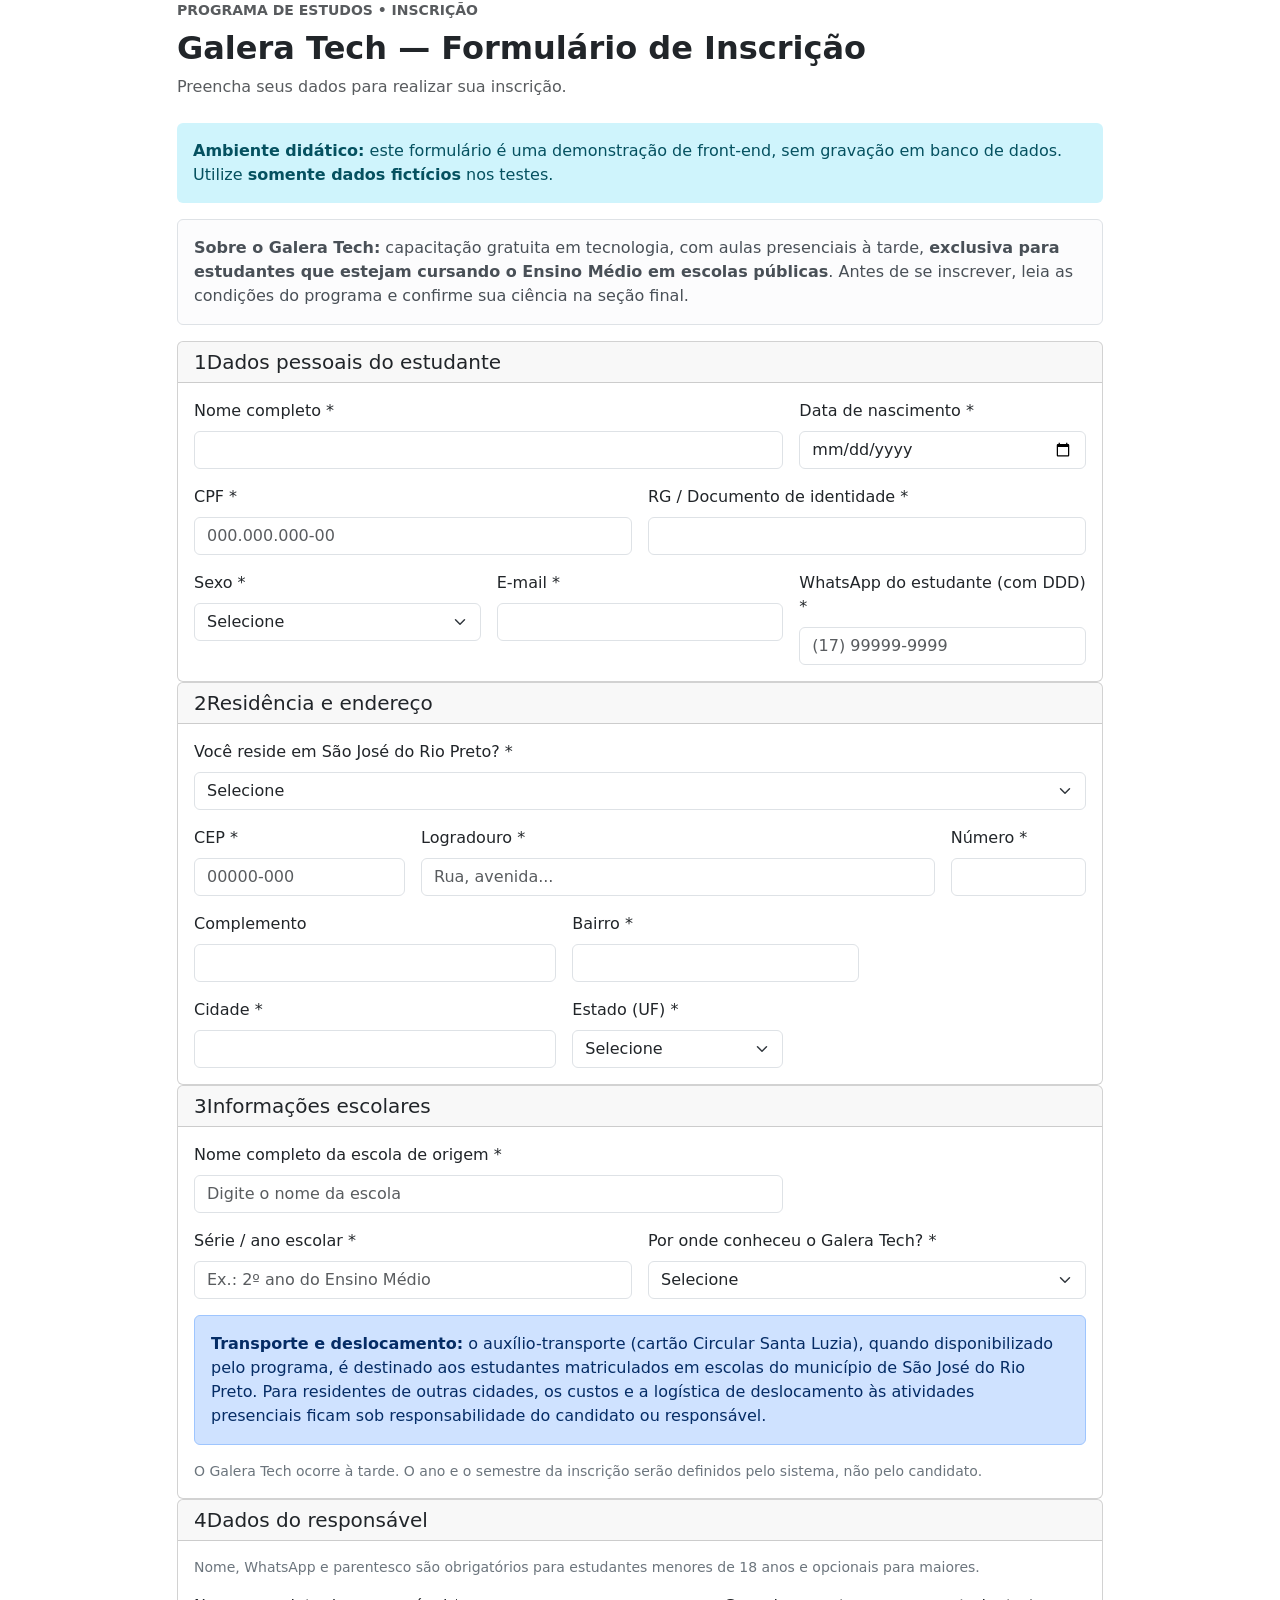
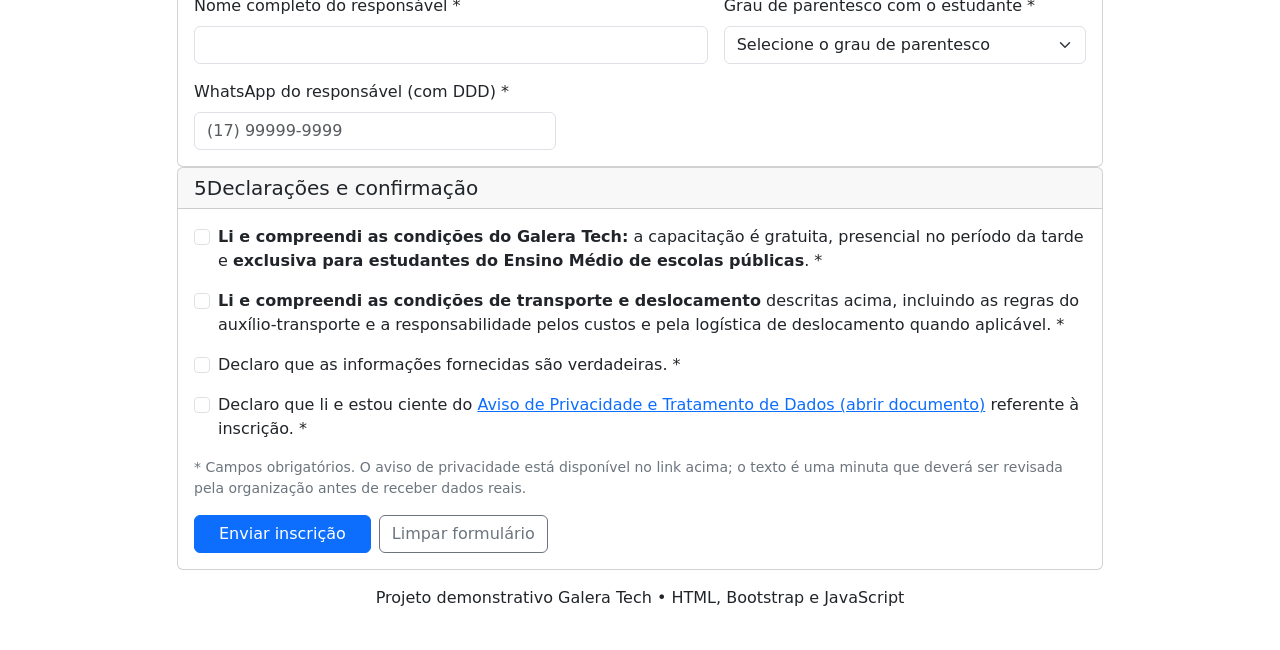
==== index.html @ bda702bb "feat: Adiciona formulário de inscrição Cria o formulário demonstrativo de inscrição e um aviso de pr" ====
<!doctype html>
<html lang="pt-BR">

<head>
  <meta charset="utf-8">
  <meta name="viewport" content="width=device-width, initial-scale=1">
  <title>Galera Tech | Inscrição</title>
  <link href="https://cdn.jsdelivr.net/npm/bootstrap@5.3.3/dist/css/bootstrap.min.css" rel="stylesheet">
  <link rel="stylesheet" href="assets/style.css">
</head>

<body>
  <header class="cabecalho">
    <div class="container" style="max-width:950px">
      <div class="small text-uppercase fw-bold opacity-75 mb-2">Programa de estudos • Inscrição</div>
      <h1 class="h2 fw-bold mb-2">Galera Tech — Formulário de Inscrição</h1>
      <p class="mb-0 opacity-75">Preencha seus dados para realizar sua inscrição.</p>
    </div>
  </header>
  <main class="container py-4" style="max-width:950px">
    <div class="alert alert-info border-0" role="note"><strong>Ambiente didático:</strong> este formulário é uma
      demonstração de front-end, sem gravação em banco de dados. Utilize <strong>somente dados fictícios</strong> nos
      testes.</div>
    <div class="alert alert-light border" role="note"><strong>Sobre o Galera Tech:</strong> capacitação gratuita em
      tecnologia, com aulas presenciais à tarde, <strong>exclusiva para estudantes que estejam cursando o Ensino Médio
        em escolas públicas</strong>. Antes de se inscrever, leia as condições do programa e confirme sua ciência na
      seção final.</div>
    <div id="mensagemSucesso" class="alert alert-success d-none" role="status" tabindex="-1"></div>
    <form id="formInscricao" novalidate>
      <section class="card secao">
        <div class="card-header">
          <h2 class="h5 mb-0"><span class="numero">1</span>Dados pessoais do estudante</h2>
        </div>
        <div class="card-body">
          <div class="row g-3">
            <div class="col-md-8"><label for="nome" class="form-label">Nome completo <span
                  class="obrigatorio">*</span></label><input class="form-control" id="nome" name="nome"
                autocomplete="name" maxlength="150" required>
              <div class="invalid-feedback">Informe o nome completo.</div>
            </div>
            <div class="col-md-4"><label for="nascimento" class="form-label">Data de nascimento <span
                  class="obrigatorio">*</span></label><input type="date" class="form-control" id="nascimento"
                name="data_nascimento" required>
              <div class="invalid-feedback">Informe uma data de nascimento válida.</div>
            </div>
            <div class="col-md-6"><label for="cpf" class="form-label">CPF <span
                  class="obrigatorio">*</span></label><input class="form-control" id="cpf" name="cpf"
                inputmode="numeric" placeholder="000.000.000-00" maxlength="14" required>
              <div class="invalid-feedback">Informe um CPF válido.</div>
            </div>
            <div class="col-md-6"><label for="rg" class="form-label">RG / Documento de identidade <span
                  class="obrigatorio">*</span></label><input class="form-control" id="rg" name="rg" maxlength="30"
                required>
              <div class="invalid-feedback">Informe o documento de identidade.</div>
            </div>
            <div class="col-md-4"><label for="sexo" class="form-label">Sexo <span
                  class="obrigatorio">*</span></label><select class="form-select" id="sexo" name="sexo" required>
                <option value="">Selecione</option>
                <option>Masculino</option>
                <option>Feminino</option>
                <option>Não desejo informar</option>
              </select>
              <div class="invalid-feedback">Selecione uma opção.</div>
            </div>
            <div class="col-md-4"><label for="email" class="form-label">E-mail <span
                  class="obrigatorio">*</span></label><input type="email" class="form-control" id="email" name="email"
                maxlength="150" autocomplete="email" required>
              <div class="invalid-feedback">Informe um e-mail válido.</div>
            </div>
            <div class="col-md-4"><label for="telefone" class="form-label">WhatsApp do estudante (com DDD) <span
                  class="obrigatorio">*</span></label><input type="tel" class="form-control" id="telefone"
                name="telefone" placeholder="(17) 99999-9999" maxlength="15" inputmode="numeric" required>
              <div class="invalid-feedback">Informe um celular com DDD (11 dígitos).</div>
            </div>
          </div>
        </div>
      </section>
      <section class="card secao">
        <div class="card-header">
          <h2 class="h5 mb-0"><span class="numero">2</span>Residência e endereço</h2>
        </div>
        <div class="card-body">
          <div class="row g-3">
            <div class="col-12"><label for="resideRioPreto" class="form-label">Você reside em São José do Rio Preto?
                <span class="obrigatorio">*</span></label><select id="resideRioPreto" name="reside_rio_preto"
                class="form-select" required>
                <option value="">Selecione</option>
                <option value="sim">Sim</option>
                <option value="nao">Não</option>
              </select>
              <div class="invalid-feedback">Informe se reside em São José do Rio Preto.</div>
            </div>
            <div class="col-md-3"><label for="cep" class="form-label">CEP <span
                  class="obrigatorio">*</span></label><input class="form-control" id="cep" name="cep"
                placeholder="00000-000" maxlength="9" inputmode="numeric" required>
              <div class="invalid-feedback">Informe um CEP com 8 dígitos.</div>
            </div>
            <div class="col-md-7"><label for="logradouro" class="form-label">Logradouro <span
                  class="obrigatorio">*</span></label><input class="form-control" id="logradouro" name="logradouro"
                maxlength="150" placeholder="Rua, avenida..." required>
              <div class="invalid-feedback">Informe o logradouro.</div>
            </div>
            <div class="col-md-2"><label for="numero" class="form-label">Número <span
                  class="obrigatorio">*</span></label><input class="form-control" id="numero" name="numero"
                maxlength="15" required>
              <div class="invalid-feedback">Informe o número ou S/N.</div>
            </div>
            <div class="col-md-5"><label for="complemento" class="form-label">Complemento</label><input
                class="form-control" id="complemento" name="complemento" maxlength="100"></div>
            <div class="col-md-4"><label for="bairro" class="form-label">Bairro <span
                  class="obrigatorio">*</span></label><input class="form-control" id="bairro" name="bairro"
                maxlength="100" required>
              <div class="invalid-feedback">Informe o bairro.</div>
            </div>
            <div class="col-md-5"><label for="cidade" class="form-label">Cidade <span
                  class="obrigatorio">*</span></label><input class="form-control" id="cidade" name="cidade"
                maxlength="100" required>
              <div class="invalid-feedback">Informe a cidade.</div>
            </div>
            <div class="col-md-3"><label for="estado" class="form-label">Estado (UF) <span
                  class="obrigatorio">*</span></label><select class="form-select" id="estado" name="estado" required>
                <option value="">Selecione</option>
                <option value="AC">Acre (AC)</option>
                <option value="AL">Alagoas (AL)</option>
                <option value="AP">Amapá (AP)</option>
                <option value="AM">Amazonas (AM)</option>
                <option value="BA">Bahia (BA)</option>
                <option value="CE">Ceará (CE)</option>
                <option value="DF">Distrito Federal (DF)</option>
                <option value="ES">Espírito Santo (ES)</option>
                <option value="GO">Goiás (GO)</option>
                <option value="MA">Maranhão (MA)</option>
                <option value="MT">Mato Grosso (MT)</option>
                <option value="MS">Mato Grosso do Sul (MS)</option>
                <option value="MG">Minas Gerais (MG)</option>
                <option value="PA">Pará (PA)</option>
                <option value="PB">Paraíba (PB)</option>
                <option value="PR">Paraná (PR)</option>
                <option value="PE">Pernambuco (PE)</option>
                <option value="PI">Piauí (PI)</option>
                <option value="RJ">Rio de Janeiro (RJ)</option>
                <option value="RN">Rio Grande do Norte (RN)</option>
                <option value="RS">Rio Grande do Sul (RS)</option>
                <option value="RO">Rondônia (RO)</option>
                <option value="RR">Roraima (RR)</option>
                <option value="SC">Santa Catarina (SC)</option>
                <option value="SP">São Paulo (SP)</option>
                <option value="SE">Sergipe (SE)</option>
                <option value="TO">Tocantins (TO)</option>
              </select>
              <div class="invalid-feedback">Selecione o estado.</div>
            </div>
          </div>
        </div>
      </section>
      <section class="card secao">
        <div class="card-header">
          <h2 class="h5 mb-0"><span class="numero">3</span>Informações escolares</h2>
        </div>
        <div class="card-body">
          <div class="row g-3">
            <div class="col-md-8"><label for="escola" class="form-label">Nome completo da escola de origem <span
                  class="obrigatorio">*</span></label><input type="text" class="form-control" id="escola"
                name="nome_escola" maxlength="150" placeholder="Digite o nome da escola" required>
              <div class="invalid-feedback">Informe o nome da escola.</div>
            </div>
            <div class="col-md-6"><label for="serie" class="form-label">Série / ano escolar <span
                  class="obrigatorio">*</span></label><input type="text" class="form-control" id="serie"
                name="serie_escolar" placeholder="Ex.: 2º ano do Ensino Médio" maxlength="80" required>
              <div class="invalid-feedback">Informe a série ou ano escolar.</div>
            </div>
            <div class="col-md-6"><label for="origemDivulgacao" class="form-label">Por onde conheceu o Galera Tech?
                <span class="obrigatorio">*</span></label><select class="form-select" id="origemDivulgacao"
                name="origem_divulgacao" required>
                <option value="">Selecione</option>
                <option>Instagram / Redes sociais</option>
                <option>Escola (Diretoria / Professores)</option>
                <option>Amigos ou familiares</option>
                <option>Anúncio no rádio ou TV</option>
                <option>Outros</option>
              </select>
              <div class="invalid-feedback">Selecione como conheceu o projeto.</div>
            </div>
          </div>
          <div class="alert alert-primary mt-3 mb-0" role="note" id="informacaoTransporte"><strong>Transporte e
              deslocamento:</strong> o auxílio-transporte (cartão Circular Santa Luzia), quando disponibilizado pelo
            programa, é destinado aos estudantes matriculados em escolas do município de São José do Rio Preto. Para
            residentes de outras cidades, os custos e a logística de deslocamento às atividades presenciais ficam sob
            responsabilidade do candidato ou responsável.</div>
          <p class="small text-secondary mt-3 mb-0">O Galera Tech ocorre à tarde. O ano e o semestre da inscrição serão
            definidos pelo sistema, não pelo candidato.</p>
        </div>
      </section>
      <section class="card secao">
        <div class="card-header">
          <h2 class="h5 mb-0"><span class="numero">4</span>Dados do responsável</h2>
        </div>
        <div class="card-body">
          <p class="small text-secondary" id="ajudaResponsavel">Nome, WhatsApp e parentesco são obrigatórios para
            estudantes menores de 18 anos e opcionais para maiores.</p>
          <div class="row g-3">
            <div class="col-md-7"><label for="responsavelNome" class="form-label">Nome completo do responsável <span
                  class="obrigatorio" id="asteriscoResponsavel">*</span></label><input class="form-control responsavel"
                id="responsavelNome" name="responsavel_nome" maxlength="150" autocomplete="off">
              <div class="invalid-feedback">Informe o nome do responsável.</div>
            </div>
            <div class="col-md-5"><label for="parentesco" class="form-label">Grau de parentesco com o estudante <span
                  class="obrigatorio" id="asteriscoParentesco">*</span></label><select class="form-select responsavel"
                id="parentesco" name="parentesco">
                <option value="">Selecione o grau de parentesco</option>
                <option value="Mãe">Mãe</option>
                <option value="Pai">Pai</option>
                <option value="Tutor(a) / Responsável legal">Tutor(a) / Responsável legal</option>
                <option value="Outro">Outro</option>
              </select>
              <div class="invalid-feedback">Selecione o parentesco.</div>
            </div>
            <div class="col-md-5"><label for="responsavelTelefone" class="form-label">WhatsApp do responsável (com DDD)
                <span class="obrigatorio" id="asteriscoTelefoneResponsavel">*</span></label><input type="tel"
                class="form-control responsavel" id="responsavelTelefone" name="responsavel_telefone" maxlength="15"
                inputmode="numeric" placeholder="(17) 99999-9999">
              <div class="invalid-feedback">Informe um WhatsApp com DDD (11 dígitos).</div>
            </div>
          </div>
        </div>
      </section>
      <section class="card secao">
        <div class="card-header">
          <h2 class="h5 mb-0"><span class="numero">5</span>Declarações e confirmação</h2>
        </div>
        <div class="card-body">
          <div class="form-check mb-3"><input class="form-check-input" type="checkbox" id="cienciaPrograma"
              name="ciencia_programa" required><label class="form-check-label" for="cienciaPrograma"><strong>Li e
                compreendi as condições do Galera Tech:</strong> a capacitação é gratuita, presencial no período da
              tarde e <strong>exclusiva para estudantes do Ensino Médio de escolas públicas</strong>. <span
                class="obrigatorio">*</span></label>
            <div class="invalid-feedback">Confirme que leu e compreendeu as condições de participação.</div>
          </div>
          <div class="form-check mb-3"><input class="form-check-input" type="checkbox" id="cienciaTransporte"
              name="ciencia_transporte" required><label class="form-check-label" for="cienciaTransporte"><strong>Li e
                compreendi as condições de transporte e deslocamento</strong> descritas acima, incluindo as regras do
              auxílio-transporte e a responsabilidade pelos custos e pela logística de deslocamento quando aplicável.
              <span class="obrigatorio">*</span></label>
            <div class="invalid-feedback">Confirme a ciência das condições de transporte e deslocamento.</div>
          </div>
          <div class="form-check mb-3"><input class="form-check-input" type="checkbox" id="veracidade"
              name="declarou_veracidade" required><label class="form-check-label" for="veracidade">Declaro que as
              informações fornecidas são verdadeiras. <span class="obrigatorio">*</span></label>
            <div class="invalid-feedback">É necessário confirmar esta declaração.</div>
          </div>
          <div class="form-check mb-3"><input class="form-check-input" type="checkbox" id="privacidade"
              name="ciencia_privacidade" required><label class="form-check-label" for="privacidade">Declaro que li e
              estou ciente do <a href="aviso-privacidade.html" target="_blank" rel="noopener noreferrer">Aviso de
                Privacidade e Tratamento de Dados (abrir documento)</a> referente à inscrição. <span
                class="obrigatorio">*</span></label>
            <div class="invalid-feedback">É necessário registrar a ciência do aviso de privacidade.</div>
          </div>
          <p class="small text-secondary">* Campos obrigatórios. O aviso de privacidade está disponível no link acima; o
            texto é uma minuta que deverá ser revisada pela organização antes de receber dados reais.</p>
          <div class="d-flex gap-2 flex-wrap"><button type="submit" class="btn btn-primary px-4">Enviar
              inscrição</button><button type="reset" class="btn btn-outline-secondary">Limpar formulário</button></div>
        </div>
      </section>
    </form>
    <footer class="text-center py-3">Projeto demonstrativo Galera Tech • HTML, Bootstrap e JavaScript</footer>
  </main>
  <script src="assets/validacoes.js"></script>
</body>

</html>
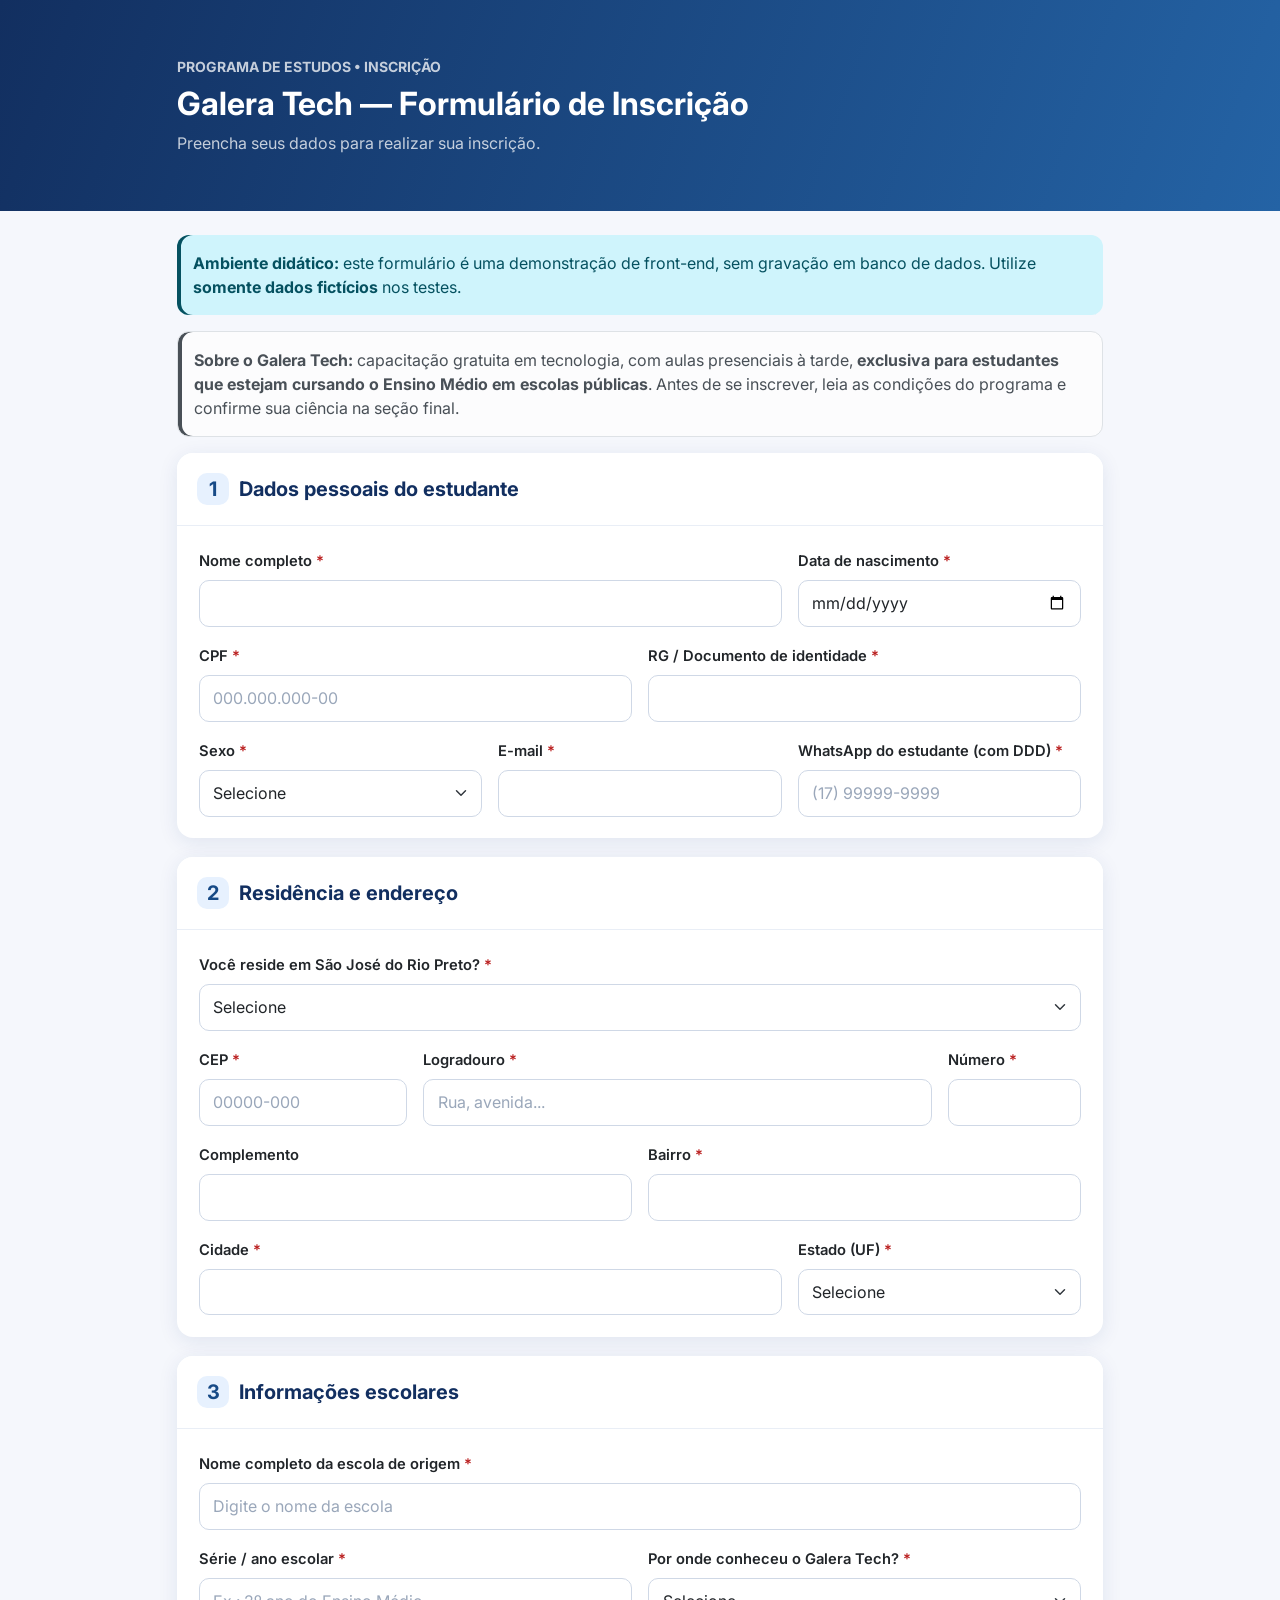
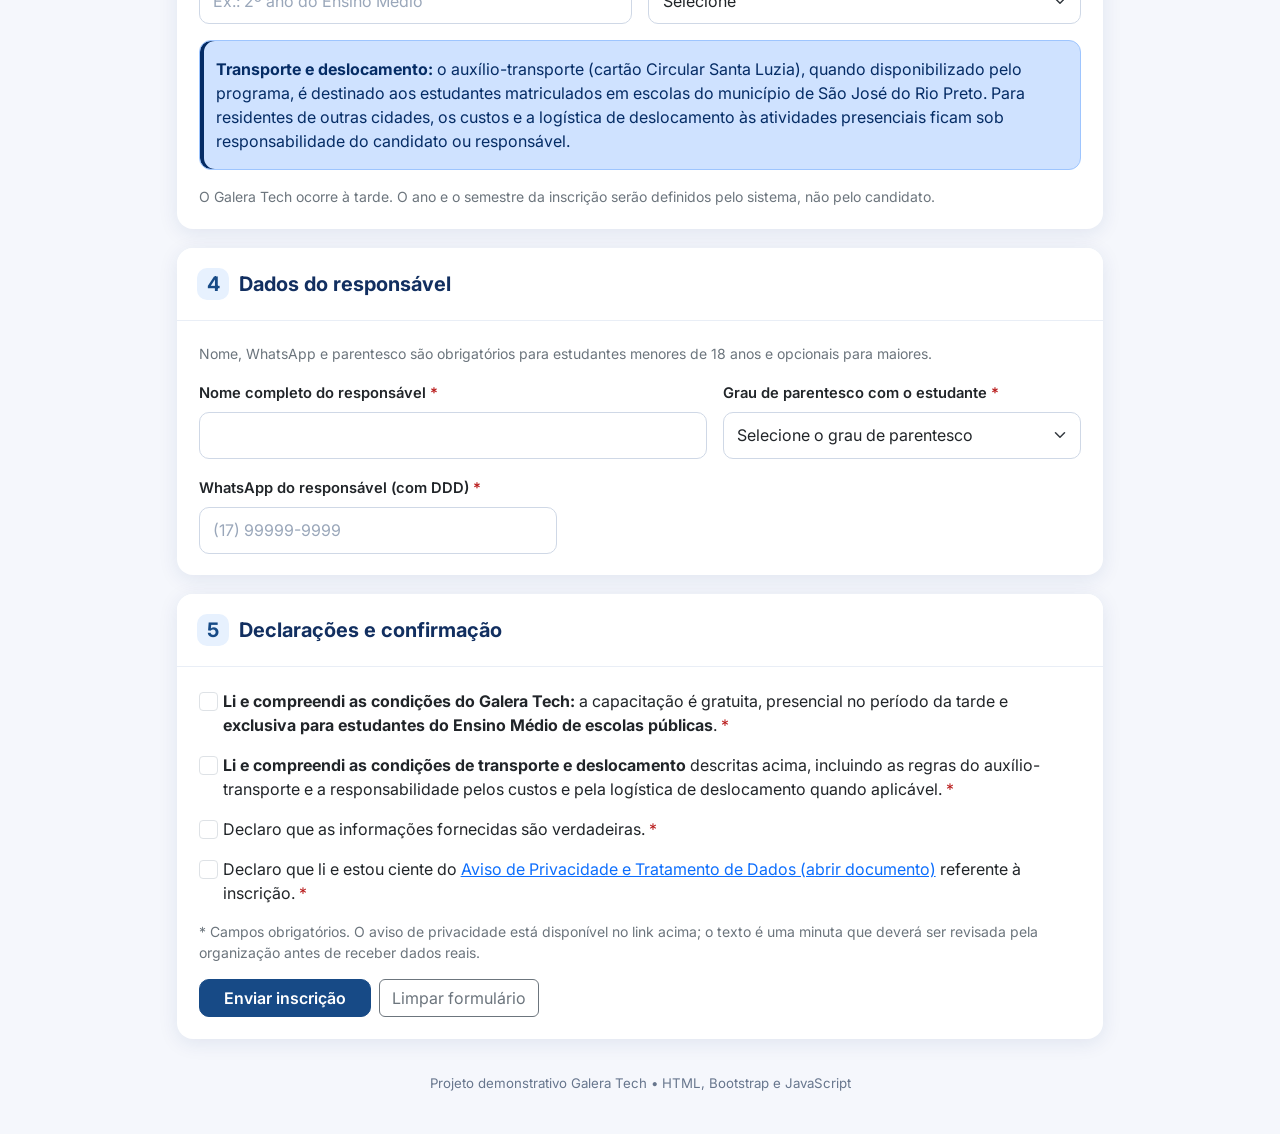
==== commit 367fd173: "feat: personaliza estilização do formulário e README e validacao.js com html de sucesso para exemplo" ====
--- a/index.html
+++ b/index.html
@@ -1,270 +1,558 @@
 <!doctype html>
 <html lang="pt-BR">
+  <head>
+    <meta charset="utf-8" />
+    <meta name="viewport" content="width=device-width, initial-scale=1" />
+    <title>Galera Tech | Inscrição</title>
+    <link
+      href="https://cdn.jsdelivr.net/npm/bootstrap@5.3.3/dist/css/bootstrap.min.css"
+      rel="stylesheet"
+    />
+    <link rel="stylesheet" href="assets/style.css" />
+    <link rel="preconnect" href="https://fonts.googleapis.com" />
+    <link rel="preconnect" href="https://fonts.gstatic.com" crossorigin />
+    <link
+      href="https://fonts.googleapis.com/css2?family=Inter:ital,opsz,wght@400;500;600;700"
+      rel="stylesheet"
+    />
+  </head>
 
-<head>
-  <meta charset="utf-8">
-  <meta name="viewport" content="width=device-width, initial-scale=1">
-  <title>Galera Tech | Inscrição</title>
-  <link href="https://cdn.jsdelivr.net/npm/bootstrap@5.3.3/dist/css/bootstrap.min.css" rel="stylesheet">
-  <link rel="stylesheet" href="assets/style.css">
-</head>
-
-<body>
-  <header class="cabecalho">
-    <div class="container" style="max-width:950px">
-      <div class="small text-uppercase fw-bold opacity-75 mb-2">Programa de estudos • Inscrição</div>
-      <h1 class="h2 fw-bold mb-2">Galera Tech — Formulário de Inscrição</h1>
-      <p class="mb-0 opacity-75">Preencha seus dados para realizar sua inscrição.</p>
-    </div>
-  </header>
-  <main class="container py-4" style="max-width:950px">
-    <div class="alert alert-info border-0" role="note"><strong>Ambiente didático:</strong> este formulário é uma
-      demonstração de front-end, sem gravação em banco de dados. Utilize <strong>somente dados fictícios</strong> nos
-      testes.</div>
-    <div class="alert alert-light border" role="note"><strong>Sobre o Galera Tech:</strong> capacitação gratuita em
-      tecnologia, com aulas presenciais à tarde, <strong>exclusiva para estudantes que estejam cursando o Ensino Médio
-        em escolas públicas</strong>. Antes de se inscrever, leia as condições do programa e confirme sua ciência na
-      seção final.</div>
-    <div id="mensagemSucesso" class="alert alert-success d-none" role="status" tabindex="-1"></div>
-    <form id="formInscricao" novalidate>
-      <section class="card secao">
-        <div class="card-header">
-          <h2 class="h5 mb-0"><span class="numero">1</span>Dados pessoais do estudante</h2>
+  <body>
+    <header class="cabecalho">
+      <div class="container" style="max-width: 950px">
+        <div class="small text-uppercase fw-bold opacity-75 mb-2">
+          Programa de estudos • Inscrição
         </div>
-        <div class="card-body">
-          <div class="row g-3">
-            <div class="col-md-8"><label for="nome" class="form-label">Nome completo <span
-                  class="obrigatorio">*</span></label><input class="form-control" id="nome" name="nome"
-                autocomplete="name" maxlength="150" required>
-              <div class="invalid-feedback">Informe o nome completo.</div>
-            </div>
-            <div class="col-md-4"><label for="nascimento" class="form-label">Data de nascimento <span
-                  class="obrigatorio">*</span></label><input type="date" class="form-control" id="nascimento"
-                name="data_nascimento" required>
-              <div class="invalid-feedback">Informe uma data de nascimento válida.</div>
-            </div>
-            <div class="col-md-6"><label for="cpf" class="form-label">CPF <span
-                  class="obrigatorio">*</span></label><input class="form-control" id="cpf" name="cpf"
-                inputmode="numeric" placeholder="000.000.000-00" maxlength="14" required>
-              <div class="invalid-feedback">Informe um CPF válido.</div>
-            </div>
-            <div class="col-md-6"><label for="rg" class="form-label">RG / Documento de identidade <span
-                  class="obrigatorio">*</span></label><input class="form-control" id="rg" name="rg" maxlength="30"
-                required>
-              <div class="invalid-feedback">Informe o documento de identidade.</div>
-            </div>
-            <div class="col-md-4"><label for="sexo" class="form-label">Sexo <span
-                  class="obrigatorio">*</span></label><select class="form-select" id="sexo" name="sexo" required>
-                <option value="">Selecione</option>
-                <option>Masculino</option>
-                <option>Feminino</option>
-                <option>Não desejo informar</option>
-              </select>
-              <div class="invalid-feedback">Selecione uma opção.</div>
-            </div>
-            <div class="col-md-4"><label for="email" class="form-label">E-mail <span
-                  class="obrigatorio">*</span></label><input type="email" class="form-control" id="email" name="email"
-                maxlength="150" autocomplete="email" required>
-              <div class="invalid-feedback">Informe um e-mail válido.</div>
-            </div>
-            <div class="col-md-4"><label for="telefone" class="form-label">WhatsApp do estudante (com DDD) <span
-                  class="obrigatorio">*</span></label><input type="tel" class="form-control" id="telefone"
-                name="telefone" placeholder="(17) 99999-9999" maxlength="15" inputmode="numeric" required>
-              <div class="invalid-feedback">Informe um celular com DDD (11 dígitos).</div>
-            </div>
-          </div>
-        </div>
-      </section>
-      <section class="card secao">
-        <div class="card-header">
-          <h2 class="h5 mb-0"><span class="numero">2</span>Residência e endereço</h2>
-        </div>
-        <div class="card-body">
-          <div class="row g-3">
-            <div class="col-12"><label for="resideRioPreto" class="form-label">Você reside em São José do Rio Preto?
-                <span class="obrigatorio">*</span></label><select id="resideRioPreto" name="reside_rio_preto"
-                class="form-select" required>
-                <option value="">Selecione</option>
-                <option value="sim">Sim</option>
-                <option value="nao">Não</option>
-              </select>
-              <div class="invalid-feedback">Informe se reside em São José do Rio Preto.</div>
-            </div>
-            <div class="col-md-3"><label for="cep" class="form-label">CEP <span
-                  class="obrigatorio">*</span></label><input class="form-control" id="cep" name="cep"
-                placeholder="00000-000" maxlength="9" inputmode="numeric" required>
-              <div class="invalid-feedback">Informe um CEP com 8 dígitos.</div>
-            </div>
-            <div class="col-md-7"><label for="logradouro" class="form-label">Logradouro <span
-                  class="obrigatorio">*</span></label><input class="form-control" id="logradouro" name="logradouro"
-                maxlength="150" placeholder="Rua, avenida..." required>
-              <div class="invalid-feedback">Informe o logradouro.</div>
-            </div>
-            <div class="col-md-2"><label for="numero" class="form-label">Número <span
-                  class="obrigatorio">*</span></label><input class="form-control" id="numero" name="numero"
-                maxlength="15" required>
-              <div class="invalid-feedback">Informe o número ou S/N.</div>
-            </div>
-            <div class="col-md-5"><label for="complemento" class="form-label">Complemento</label><input
-                class="form-control" id="complemento" name="complemento" maxlength="100"></div>
-            <div class="col-md-4"><label for="bairro" class="form-label">Bairro <span
-                  class="obrigatorio">*</span></label><input class="form-control" id="bairro" name="bairro"
-                maxlength="100" required>
-              <div class="invalid-feedback">Informe o bairro.</div>
-            </div>
-            <div class="col-md-5"><label for="cidade" class="form-label">Cidade <span
-                  class="obrigatorio">*</span></label><input class="form-control" id="cidade" name="cidade"
-                maxlength="100" required>
-              <div class="invalid-feedback">Informe a cidade.</div>
-            </div>
-            <div class="col-md-3"><label for="estado" class="form-label">Estado (UF) <span
-                  class="obrigatorio">*</span></label><select class="form-select" id="estado" name="estado" required>
-                <option value="">Selecione</option>
-                <option value="AC">Acre (AC)</option>
-                <option value="AL">Alagoas (AL)</option>
-                <option value="AP">Amapá (AP)</option>
-                <option value="AM">Amazonas (AM)</option>
-                <option value="BA">Bahia (BA)</option>
-                <option value="CE">Ceará (CE)</option>
-                <option value="DF">Distrito Federal (DF)</option>
-                <option value="ES">Espírito Santo (ES)</option>
-                <option value="GO">Goiás (GO)</option>
-                <option value="MA">Maranhão (MA)</option>
-                <option value="MT">Mato Grosso (MT)</option>
-                <option value="MS">Mato Grosso do Sul (MS)</option>
-                <option value="MG">Minas Gerais (MG)</option>
-                <option value="PA">Pará (PA)</option>
-                <option value="PB">Paraíba (PB)</option>
-                <option value="PR">Paraná (PR)</option>
-                <option value="PE">Pernambuco (PE)</option>
-                <option value="PI">Piauí (PI)</option>
-                <option value="RJ">Rio de Janeiro (RJ)</option>
-                <option value="RN">Rio Grande do Norte (RN)</option>
-                <option value="RS">Rio Grande do Sul (RS)</option>
-                <option value="RO">Rondônia (RO)</option>
-                <option value="RR">Roraima (RR)</option>
-                <option value="SC">Santa Catarina (SC)</option>
-                <option value="SP">São Paulo (SP)</option>
-                <option value="SE">Sergipe (SE)</option>
-                <option value="TO">Tocantins (TO)</option>
-              </select>
-              <div class="invalid-feedback">Selecione o estado.</div>
-            </div>
-          </div>
-        </div>
-      </section>
-      <section class="card secao">
-        <div class="card-header">
-          <h2 class="h5 mb-0"><span class="numero">3</span>Informações escolares</h2>
-        </div>
-        <div class="card-body">
-          <div class="row g-3">
-            <div class="col-md-8"><label for="escola" class="form-label">Nome completo da escola de origem <span
-                  class="obrigatorio">*</span></label><input type="text" class="form-control" id="escola"
-                name="nome_escola" maxlength="150" placeholder="Digite o nome da escola" required>
-              <div class="invalid-feedback">Informe o nome da escola.</div>
-            </div>
-            <div class="col-md-6"><label for="serie" class="form-label">Série / ano escolar <span
-                  class="obrigatorio">*</span></label><input type="text" class="form-control" id="serie"
-                name="serie_escolar" placeholder="Ex.: 2º ano do Ensino Médio" maxlength="80" required>
-              <div class="invalid-feedback">Informe a série ou ano escolar.</div>
-            </div>
-            <div class="col-md-6"><label for="origemDivulgacao" class="form-label">Por onde conheceu o Galera Tech?
-                <span class="obrigatorio">*</span></label><select class="form-select" id="origemDivulgacao"
-                name="origem_divulgacao" required>
-                <option value="">Selecione</option>
-                <option>Instagram / Redes sociais</option>
-                <option>Escola (Diretoria / Professores)</option>
-                <option>Amigos ou familiares</option>
-                <option>Anúncio no rádio ou TV</option>
-                <option>Outros</option>
-              </select>
-              <div class="invalid-feedback">Selecione como conheceu o projeto.</div>
-            </div>
-          </div>
-          <div class="alert alert-primary mt-3 mb-0" role="note" id="informacaoTransporte"><strong>Transporte e
-              deslocamento:</strong> o auxílio-transporte (cartão Circular Santa Luzia), quando disponibilizado pelo
-            programa, é destinado aos estudantes matriculados em escolas do município de São José do Rio Preto. Para
-            residentes de outras cidades, os custos e a logística de deslocamento às atividades presenciais ficam sob
-            responsabilidade do candidato ou responsável.</div>
-          <p class="small text-secondary mt-3 mb-0">O Galera Tech ocorre à tarde. O ano e o semestre da inscrição serão
-            definidos pelo sistema, não pelo candidato.</p>
-        </div>
-      </section>
-      <section class="card secao">
-        <div class="card-header">
-          <h2 class="h5 mb-0"><span class="numero">4</span>Dados do responsável</h2>
-        </div>
-        <div class="card-body">
-          <p class="small text-secondary" id="ajudaResponsavel">Nome, WhatsApp e parentesco são obrigatórios para
-            estudantes menores de 18 anos e opcionais para maiores.</p>
-          <div class="row g-3">
-            <div class="col-md-7"><label for="responsavelNome" class="form-label">Nome completo do responsável <span
-                  class="obrigatorio" id="asteriscoResponsavel">*</span></label><input class="form-control responsavel"
-                id="responsavelNome" name="responsavel_nome" maxlength="150" autocomplete="off">
-              <div class="invalid-feedback">Informe o nome do responsável.</div>
-            </div>
-            <div class="col-md-5"><label for="parentesco" class="form-label">Grau de parentesco com o estudante <span
-                  class="obrigatorio" id="asteriscoParentesco">*</span></label><select class="form-select responsavel"
-                id="parentesco" name="parentesco">
-                <option value="">Selecione o grau de parentesco</option>
-                <option value="Mãe">Mãe</option>
-                <option value="Pai">Pai</option>
-                <option value="Tutor(a) / Responsável legal">Tutor(a) / Responsável legal</option>
-                <option value="Outro">Outro</option>
-              </select>
-              <div class="invalid-feedback">Selecione o parentesco.</div>
-            </div>
-            <div class="col-md-5"><label for="responsavelTelefone" class="form-label">WhatsApp do responsável (com DDD)
-                <span class="obrigatorio" id="asteriscoTelefoneResponsavel">*</span></label><input type="tel"
-                class="form-control responsavel" id="responsavelTelefone" name="responsavel_telefone" maxlength="15"
-                inputmode="numeric" placeholder="(17) 99999-9999">
-              <div class="invalid-feedback">Informe um WhatsApp com DDD (11 dígitos).</div>
-            </div>
-          </div>
-        </div>
-      </section>
-      <section class="card secao">
-        <div class="card-header">
-          <h2 class="h5 mb-0"><span class="numero">5</span>Declarações e confirmação</h2>
-        </div>
-        <div class="card-body">
-          <div class="form-check mb-3"><input class="form-check-input" type="checkbox" id="cienciaPrograma"
-              name="ciencia_programa" required><label class="form-check-label" for="cienciaPrograma"><strong>Li e
-                compreendi as condições do Galera Tech:</strong> a capacitação é gratuita, presencial no período da
-              tarde e <strong>exclusiva para estudantes do Ensino Médio de escolas públicas</strong>. <span
-                class="obrigatorio">*</span></label>
-            <div class="invalid-feedback">Confirme que leu e compreendeu as condições de participação.</div>
-          </div>
-          <div class="form-check mb-3"><input class="form-check-input" type="checkbox" id="cienciaTransporte"
-              name="ciencia_transporte" required><label class="form-check-label" for="cienciaTransporte"><strong>Li e
-                compreendi as condições de transporte e deslocamento</strong> descritas acima, incluindo as regras do
-              auxílio-transporte e a responsabilidade pelos custos e pela logística de deslocamento quando aplicável.
-              <span class="obrigatorio">*</span></label>
-            <div class="invalid-feedback">Confirme a ciência das condições de transporte e deslocamento.</div>
-          </div>
-          <div class="form-check mb-3"><input class="form-check-input" type="checkbox" id="veracidade"
-              name="declarou_veracidade" required><label class="form-check-label" for="veracidade">Declaro que as
-              informações fornecidas são verdadeiras. <span class="obrigatorio">*</span></label>
-            <div class="invalid-feedback">É necessário confirmar esta declaração.</div>
-          </div>
-          <div class="form-check mb-3"><input class="form-check-input" type="checkbox" id="privacidade"
-              name="ciencia_privacidade" required><label class="form-check-label" for="privacidade">Declaro que li e
-              estou ciente do <a href="aviso-privacidade.html" target="_blank" rel="noopener noreferrer">Aviso de
-                Privacidade e Tratamento de Dados (abrir documento)</a> referente à inscrição. <span
-                class="obrigatorio">*</span></label>
-            <div class="invalid-feedback">É necessário registrar a ciência do aviso de privacidade.</div>
-          </div>
-          <p class="small text-secondary">* Campos obrigatórios. O aviso de privacidade está disponível no link acima; o
-            texto é uma minuta que deverá ser revisada pela organização antes de receber dados reais.</p>
-          <div class="d-flex gap-2 flex-wrap"><button type="submit" class="btn btn-primary px-4">Enviar
-              inscrição</button><button type="reset" class="btn btn-outline-secondary">Limpar formulário</button></div>
-        </div>
-      </section>
-    </form>
-    <footer class="text-center py-3">Projeto demonstrativo Galera Tech • HTML, Bootstrap e JavaScript</footer>
-  </main>
-  <script src="assets/validacoes.js"></script>
-</body>
-
-</html>+        <h1 class="h2 fw-bold mb-2">Galera Tech — Formulário de Inscrição</h1>
+        <p class="mb-0 opacity-75">
+          Preencha seus dados para realizar sua inscrição.
+        </p>
+      </div>
+    </header>
+    <main class="container py-4" style="max-width: 950px">
+      <div class="alert alert-info border-0" role="note">
+        <strong>Ambiente didático:</strong> este formulário é uma demonstração
+        de front-end, sem gravação em banco de dados. Utilize
+        <strong>somente dados fictícios</strong> nos testes.
+      </div>
+      <div class="alert alert-light border" role="note">
+        <strong>Sobre o Galera Tech:</strong> capacitação gratuita em
+        tecnologia, com aulas presenciais à tarde,
+        <strong
+          >exclusiva para estudantes que estejam cursando o Ensino Médio em
+          escolas públicas</strong
+        >. Antes de se inscrever, leia as condições do programa e confirme sua
+        ciência na seção final.
+      </div>
+      <div
+        id="mensagemSucesso"
+        class="alert alert-success d-none"
+        role="status"
+        tabindex="-1"
+      ></div>
+      <form id="formInscricao" novalidate>
+        <section class="card secao">
+          <div class="card-header">
+            <h2 class="h5 mb-0">
+              <span class="numero">1</span>Dados pessoais do estudante
+            </h2>
+          </div>
+          <div class="card-body">
+            <div class="row g-3">
+              <div class="col-md-8">
+                <label for="nome" class="form-label"
+                  >Nome completo <span class="obrigatorio">*</span></label
+                ><input
+                  class="form-control"
+                  id="nome"
+                  name="nome"
+                  autocomplete="name"
+                  maxlength="150"
+                  required
+                />
+                <div class="invalid-feedback">Informe o nome completo.</div>
+              </div>
+              <div class="col-md-4">
+                <label for="nascimento" class="form-label"
+                  >Data de nascimento <span class="obrigatorio">*</span></label
+                ><input
+                  type="date"
+                  class="form-control"
+                  id="nascimento"
+                  name="data_nascimento"
+                  required
+                />
+                <div class="invalid-feedback">
+                  Informe uma data de nascimento válida.
+                </div>
+              </div>
+              <div class="col-md-6">
+                <label for="cpf" class="form-label"
+                  >CPF <span class="obrigatorio">*</span></label
+                ><input
+                  class="form-control"
+                  id="cpf"
+                  name="cpf"
+                  inputmode="numeric"
+                  placeholder="000.000.000-00"
+                  maxlength="14"
+                  required
+                />
+                <div class="invalid-feedback">Informe um CPF válido.</div>
+              </div>
+              <div class="col-md-6">
+                <label for="rg" class="form-label"
+                  >RG / Documento de identidade
+                  <span class="obrigatorio">*</span></label
+                ><input
+                  class="form-control"
+                  id="rg"
+                  name="rg"
+                  maxlength="30"
+                  required
+                />
+                <div class="invalid-feedback">
+                  Informe o documento de identidade.
+                </div>
+              </div>
+              <div class="col-md-4">
+                <label for="sexo" class="form-label"
+                  >Sexo <span class="obrigatorio">*</span></label
+                ><select class="form-select" id="sexo" name="sexo" required>
+                  <option value="">Selecione</option>
+                  <option>Masculino</option>
+                  <option>Feminino</option>
+                  <option>Não desejo informar</option>
+                </select>
+                <div class="invalid-feedback">Selecione uma opção.</div>
+              </div>
+              <div class="col-md-4">
+                <label for="email" class="form-label"
+                  >E-mail <span class="obrigatorio">*</span></label
+                ><input
+                  type="email"
+                  class="form-control"
+                  id="email"
+                  name="email"
+                  maxlength="150"
+                  autocomplete="email"
+                  required
+                />
+                <div class="invalid-feedback">Informe um e-mail válido.</div>
+              </div>
+              <div class="col-md-4">
+                <label for="telefone" class="form-label"
+                  >WhatsApp do estudante (com DDD)
+                  <span class="obrigatorio">*</span></label
+                ><input
+                  type="tel"
+                  class="form-control"
+                  id="telefone"
+                  name="telefone"
+                  placeholder="(17) 99999-9999"
+                  maxlength="15"
+                  inputmode="numeric"
+                  required
+                />
+                <div class="invalid-feedback">
+                  Informe um celular com DDD (11 dígitos).
+                </div>
+              </div>
+            </div>
+          </div>
+        </section>
+        <section class="card secao">
+          <div class="card-header">
+            <h2 class="h5 mb-0">
+              <span class="numero">2</span>Residência e endereço
+            </h2>
+          </div>
+          <div class="card-body">
+            <div class="row g-3">
+              <div class="col-12">
+                <label for="resideRioPreto" class="form-label"
+                  >Você reside em São José do Rio Preto?
+                  <span class="obrigatorio">*</span></label
+                ><select
+                  id="resideRioPreto"
+                  name="reside_rio_preto"
+                  class="form-select"
+                  required
+                >
+                  <option value="">Selecione</option>
+                  <option value="sim">Sim</option>
+                  <option value="nao">Não</option>
+                </select>
+                <div class="invalid-feedback">
+                  Informe se reside em São José do Rio Preto.
+                </div>
+              </div>
+              <div class="col-md-3">
+                <label for="cep" class="form-label"
+                  >CEP <span class="obrigatorio">*</span></label
+                ><input
+                  class="form-control"
+                  id="cep"
+                  name="cep"
+                  placeholder="00000-000"
+                  maxlength="9"
+                  inputmode="numeric"
+                  required
+                />
+                <div class="invalid-feedback">
+                  Informe um CEP com 8 dígitos.
+                </div>
+              </div>
+              <div class="col-md-7">
+                <label for="logradouro" class="form-label"
+                  >Logradouro <span class="obrigatorio">*</span></label
+                ><input
+                  class="form-control"
+                  id="logradouro"
+                  name="logradouro"
+                  maxlength="150"
+                  placeholder="Rua, avenida..."
+                  required
+                />
+                <div class="invalid-feedback">Informe o logradouro.</div>
+              </div>
+              <div class="col-md-2">
+                <label for="numero" class="form-label"
+                  >Número <span class="obrigatorio">*</span></label
+                ><input
+                  class="form-control"
+                  id="numero"
+                  name="numero"
+                  maxlength="15"
+                  required
+                />
+                <div class="invalid-feedback">Informe o número ou S/N.</div>
+              </div>
+              <div class="col-md-6">
+                <label for="complemento" class="form-label">Complemento</label
+                ><input
+                  class="form-control"
+                  id="complemento"
+                  name="complemento"
+                  maxlength="100"
+                />
+              </div>
+              <div class="col-md-6">
+                <label for="bairro" class="form-label"
+                  >Bairro <span class="obrigatorio">*</span></label
+                ><input
+                  class="form-control"
+                  id="bairro"
+                  name="bairro"
+                  maxlength="100"
+                  required
+                />
+                <div class="invalid-feedback">Informe o bairro.</div>
+              </div>
+              <div class="col-md-8">
+                <label for="cidade" class="form-label"
+                  >Cidade <span class="obrigatorio">*</span></label
+                ><input
+                  class="form-control"
+                  id="cidade"
+                  name="cidade"
+                  maxlength="100"
+                  required
+                />
+                <div class="invalid-feedback">Informe a cidade.</div>
+              </div>
+              <div class="col-md-4">
+                <label for="estado" class="form-label"
+                  >Estado (UF) <span class="obrigatorio">*</span></label
+                ><select class="form-select" id="estado" name="estado" required>
+                  <option value="">Selecione</option>
+                  <option value="AC">Acre (AC)</option>
+                  <option value="AL">Alagoas (AL)</option>
+                  <option value="AP">Amapá (AP)</option>
+                  <option value="AM">Amazonas (AM)</option>
+                  <option value="BA">Bahia (BA)</option>
+                  <option value="CE">Ceará (CE)</option>
+                  <option value="DF">Distrito Federal (DF)</option>
+                  <option value="ES">Espírito Santo (ES)</option>
+                  <option value="GO">Goiás (GO)</option>
+                  <option value="MA">Maranhão (MA)</option>
+                  <option value="MT">Mato Grosso (MT)</option>
+                  <option value="MS">Mato Grosso do Sul (MS)</option>
+                  <option value="MG">Minas Gerais (MG)</option>
+                  <option value="PA">Pará (PA)</option>
+                  <option value="PB">Paraíba (PB)</option>
+                  <option value="PR">Paraná (PR)</option>
+                  <option value="PE">Pernambuco (PE)</option>
+                  <option value="PI">Piauí (PI)</option>
+                  <option value="RJ">Rio de Janeiro (RJ)</option>
+                  <option value="RN">Rio Grande do Norte (RN)</option>
+                  <option value="RS">Rio Grande do Sul (RS)</option>
+                  <option value="RO">Rondônia (RO)</option>
+                  <option value="RR">Roraima (RR)</option>
+                  <option value="SC">Santa Catarina (SC)</option>
+                  <option value="SP">São Paulo (SP)</option>
+                  <option value="SE">Sergipe (SE)</option>
+                  <option value="TO">Tocantins (TO)</option>
+                </select>
+                <div class="invalid-feedback">Selecione o estado.</div>
+              </div>
+            </div>
+          </div>
+        </section>
+        <section class="card secao">
+          <div class="card-header">
+            <h2 class="h5 mb-0">
+              <span class="numero">3</span>Informações escolares
+            </h2>
+          </div>
+          <div class="card-body">
+            <div class="row g-3">
+              <div class="col-12">
+                <label for="escola" class="form-label"
+                  >Nome completo da escola de origem
+                  <span class="obrigatorio">*</span></label
+                ><input
+                  type="text"
+                  class="form-control"
+                  id="escola"
+                  name="nome_escola"
+                  maxlength="150"
+                  placeholder="Digite o nome da escola"
+                  required
+                />
+                <div class="invalid-feedback">Informe o nome da escola.</div>
+              </div>
+              <div class="col-md-6">
+                <label for="serie" class="form-label"
+                  >Série / ano escolar <span class="obrigatorio">*</span></label
+                ><input
+                  type="text"
+                  class="form-control"
+                  id="serie"
+                  name="serie_escolar"
+                  placeholder="Ex.: 2º ano do Ensino Médio"
+                  maxlength="80"
+                  required
+                />
+                <div class="invalid-feedback">
+                  Informe a série ou ano escolar.
+                </div>
+              </div>
+              <div class="col-md-6">
+                <label for="origemDivulgacao" class="form-label"
+                  >Por onde conheceu o Galera Tech?
+                  <span class="obrigatorio">*</span></label
+                ><select
+                  class="form-select"
+                  id="origemDivulgacao"
+                  name="origem_divulgacao"
+                  required
+                >
+                  <option value="">Selecione</option>
+                  <option>Instagram / Redes sociais</option>
+                  <option>Escola (Diretoria / Professores)</option>
+                  <option>Amigos ou familiares</option>
+                  <option>Anúncio no rádio ou TV</option>
+                  <option>Outros</option>
+                </select>
+                <div class="invalid-feedback">
+                  Selecione como conheceu o projeto.
+                </div>
+              </div>
+            </div>
+            <div
+              class="alert alert-primary mt-3 mb-0"
+              role="note"
+              id="informacaoTransporte"
+            >
+              <strong>Transporte e deslocamento:</strong> o auxílio-transporte
+              (cartão Circular Santa Luzia), quando disponibilizado pelo
+              programa, é destinado aos estudantes matriculados em escolas do
+              município de São José do Rio Preto. Para residentes de outras
+              cidades, os custos e a logística de deslocamento às atividades
+              presenciais ficam sob responsabilidade do candidato ou
+              responsável.
+            </div>
+            <p class="small text-secondary mt-3 mb-0">
+              O Galera Tech ocorre à tarde. O ano e o semestre da inscrição
+              serão definidos pelo sistema, não pelo candidato.
+            </p>
+          </div>
+        </section>
+        <section class="card secao">
+          <div class="card-header">
+            <h2 class="h5 mb-0">
+              <span class="numero">4</span>Dados do responsável
+            </h2>
+          </div>
+          <div class="card-body">
+            <p class="small text-secondary" id="ajudaResponsavel">
+              Nome, WhatsApp e parentesco são obrigatórios para estudantes
+              menores de 18 anos e opcionais para maiores.
+            </p>
+            <div class="row g-3">
+              <div class="col-md-7">
+                <label for="responsavelNome" class="form-label"
+                  >Nome completo do responsável
+                  <span class="obrigatorio" id="asteriscoResponsavel"
+                    >*</span
+                  ></label
+                ><input
+                  class="form-control responsavel"
+                  id="responsavelNome"
+                  name="responsavel_nome"
+                  maxlength="150"
+                  autocomplete="off"
+                />
+                <div class="invalid-feedback">
+                  Informe o nome do responsável.
+                </div>
+              </div>
+              <div class="col-md-5">
+                <label for="parentesco" class="form-label"
+                  >Grau de parentesco com o estudante
+                  <span class="obrigatorio" id="asteriscoParentesco"
+                    >*</span
+                  ></label
+                ><select
+                  class="form-select responsavel"
+                  id="parentesco"
+                  name="parentesco"
+                >
+                  <option value="">Selecione o grau de parentesco</option>
+                  <option value="Mãe">Mãe</option>
+                  <option value="Pai">Pai</option>
+                  <option value="Tutor(a) / Responsável legal">
+                    Tutor(a) / Responsável legal
+                  </option>
+                  <option value="Outro">Outro</option>
+                </select>
+                <div class="invalid-feedback">Selecione o parentesco.</div>
+              </div>
+              <div class="col-md-5">
+                <label for="responsavelTelefone" class="form-label"
+                  >WhatsApp do responsável (com DDD)
+                  <span class="obrigatorio" id="asteriscoTelefoneResponsavel"
+                    >*</span
+                  ></label
+                ><input
+                  type="tel"
+                  class="form-control responsavel"
+                  id="responsavelTelefone"
+                  name="responsavel_telefone"
+                  maxlength="15"
+                  inputmode="numeric"
+                  placeholder="(17) 99999-9999"
+                />
+                <div class="invalid-feedback">
+                  Informe um WhatsApp com DDD (11 dígitos).
+                </div>
+              </div>
+            </div>
+          </div>
+        </section>
+        <section class="card secao">
+          <div class="card-header">
+            <h2 class="h5 mb-0">
+              <span class="numero">5</span>Declarações e confirmação
+            </h2>
+          </div>
+          <div class="card-body">
+            <div class="form-check mb-3">
+              <input
+                class="form-check-input"
+                type="checkbox"
+                id="cienciaPrograma"
+                name="ciencia_programa"
+                required
+              /><label class="form-check-label" for="cienciaPrograma"
+                ><strong>Li e compreendi as condições do Galera Tech:</strong> a
+                capacitação é gratuita, presencial no período da tarde e
+                <strong
+                  >exclusiva para estudantes do Ensino Médio de escolas
+                  públicas</strong
+                >. <span class="obrigatorio">*</span></label
+              >
+              <div class="invalid-feedback">
+                Confirme que leu e compreendeu as condições de participação.
+              </div>
+            </div>
+            <div class="form-check mb-3">
+              <input
+                class="form-check-input"
+                type="checkbox"
+                id="cienciaTransporte"
+                name="ciencia_transporte"
+                required
+              /><label class="form-check-label" for="cienciaTransporte"
+                ><strong
+                  >Li e compreendi as condições de transporte e
+                  deslocamento</strong
+                >
+                descritas acima, incluindo as regras do auxílio-transporte e a
+                responsabilidade pelos custos e pela logística de deslocamento
+                quando aplicável. <span class="obrigatorio">*</span></label
+              >
+              <div class="invalid-feedback">
+                Confirme a ciência das condições de transporte e deslocamento.
+              </div>
+            </div>
+            <div class="form-check mb-3">
+              <input
+                class="form-check-input"
+                type="checkbox"
+                id="veracidade"
+                name="declarou_veracidade"
+                required
+              /><label class="form-check-label" for="veracidade"
+                >Declaro que as informações fornecidas são verdadeiras.
+                <span class="obrigatorio">*</span></label
+              >
+              <div class="invalid-feedback">
+                É necessário confirmar esta declaração.
+              </div>
+            </div>
+            <div class="form-check mb-3">
+              <input
+                class="form-check-input"
+                type="checkbox"
+                id="privacidade"
+                name="ciencia_privacidade"
+                required
+              /><label class="form-check-label" for="privacidade"
+                >Declaro que li e estou ciente do
+                <a
+                  href="aviso-privacidade.html"
+                  target="_blank"
+                  rel="noopener noreferrer"
+                  >Aviso de Privacidade e Tratamento de Dados (abrir
+                  documento)</a
+                >
+                referente à inscrição. <span class="obrigatorio">*</span></label
+              >
+              <div class="invalid-feedback">
+                É necessário registrar a ciência do aviso de privacidade.
+              </div>
+            </div>
+            <p class="small text-secondary">
+              * Campos obrigatórios. O aviso de privacidade está disponível no
+              link acima; o texto é uma minuta que deverá ser revisada pela
+              organização antes de receber dados reais.
+            </p>
+            <div class="d-flex gap-2 flex-wrap acoes-form">
+              <button type="submit" class="btn btn-primary px-4">
+                Enviar inscrição</button
+              ><button type="reset" class="btn btn-outline-secondary">
+                Limpar formulário
+              </button>
+            </div>
+          </div>
+        </section>
+      </form>
+      <footer class="text-center py-3">
+        Projeto demonstrativo Galera Tech • HTML, Bootstrap e JavaScript
+      </footer>
+    </main>
+    <script src="assets/validacoes.js"></script>
+  </body>
+</html>
--- a/assets/style.css
+++ b/assets/style.css
@@ -0,0 +1,159 @@
+:root {
+  --azul-escuro: #122f60;
+  --azul-medio: #174a86;
+  --azul-claro: #2463a5;
+  --azul-bebe: #689add;
+  --fundo: #f5f7fc;
+  --vermelho-escarlate: #b91c1c;
+  --sombra-cor: #183a7218;
+  --raio: 16px;
+}
+
+body {
+  background: var(--fundo);
+  color: #25334b;
+  font-family: "Inter", system-ui, sans-serif;
+}
+
+.cabecalho {
+  background: linear-gradient(110deg, var(--azul-escuro), var(--azul-claro));
+  color: #fff;
+  padding: 3.5rem 0;
+}
+
+.secao,
+article.card {
+  border: 0;
+  border-radius: var(--raio);
+  box-shadow: 0 4px 20px var(--sombra-cor);
+  margin-bottom: 1.2rem;
+}
+
+.secao .card-header {
+  background: #fff;
+  border-bottom: 1px solid #e9eef6;
+  border-radius: var(--raio) var(--raio) 0 0;
+  padding: 1.25rem;
+}
+
+.secao .card-body {
+  padding: 1.35rem;
+}
+
+.card-header h2,
+article.card h2 {
+  color: var(--azul-escuro);
+  font-weight: 700;
+}
+
+article.card h2 {
+  margin-top: 1.75rem;
+}
+
+article.card h2:first-child {
+  margin-top: 0;
+}
+
+article.card p {
+  line-height: 1.7;
+}
+
+.numero {
+  display: inline-grid;
+  place-items: center;
+  width: 32px;
+  height: 32px;
+  border-radius: 10px;
+  background: #e7f1fe;
+  color: var(--azul-medio);
+  font-weight: 700;
+  margin-right: 0.65rem;
+}
+
+.alert {
+  border-radius: 12px;
+  box-shadow: inset 4px 0 0 var(--bs-alert-color);
+}
+
+.form-label {
+  font-weight: 600;
+  font-size: 0.92rem;
+}
+
+.obrigatorio {
+  color: var(--vermelho-escarlate);
+}
+
+.form-control,
+.form-select {
+  padding: 0.65rem 0.85rem;
+  border-radius: 10px;
+  border: 1px solid #cfd8e6;
+  background-color: #fff;
+  transition: border-color 0.15s ease, box-shadow 0.15s ease;
+}
+
+.form-select {
+  padding-right: 2.25rem;
+}
+
+.form-control::placeholder {
+  color: #9aa7ba;
+}
+
+.form-control:focus,
+.form-select:focus {
+  border-color: var(--azul-bebe);
+  box-shadow: 0 0 0 0.2rem #2776ca20;
+}
+
+.form-check-input {
+  width: 1.2em;
+  height: 1.2em;
+  margin-top: 0.2em;
+}
+
+.form-check-label {
+  line-height: 1.5;
+}
+
+.btn-primary {
+  --bs-btn-bg: var(--azul-medio);
+  --bs-btn-border-color: var(--azul-medio);
+  --bs-btn-hover-bg: var(--azul-escuro);
+  --bs-btn-hover-border-color: var(--azul-escuro);
+  --bs-btn-active-bg: var(--azul-escuro);
+  --bs-btn-active-border-color: var(--azul-escuro);
+  font-weight: 600;
+  border-radius: 10px;
+  transition: transform 0.15s ease, box-shadow 0.15s ease;
+}
+
+.btn-primary:hover {
+  transform: translateY(-1px);
+  box-shadow: 0 6px 14px rgba(18, 47, 96, 0.25);
+}
+
+footer {
+  color: #67768d;
+  font-size: 0.83rem;
+}
+
+@media (max-width: 576px) {
+  .cabecalho {
+    padding: 1.5rem 0;
+  }
+
+  .cabecalho h1 {
+    font-size: 1.4rem;
+  }
+
+  .secao .card-header,
+  .secao .card-body {
+    padding: 1rem;
+  }
+
+  .acoes-form .btn {
+    width: 100%;
+  }
+}
